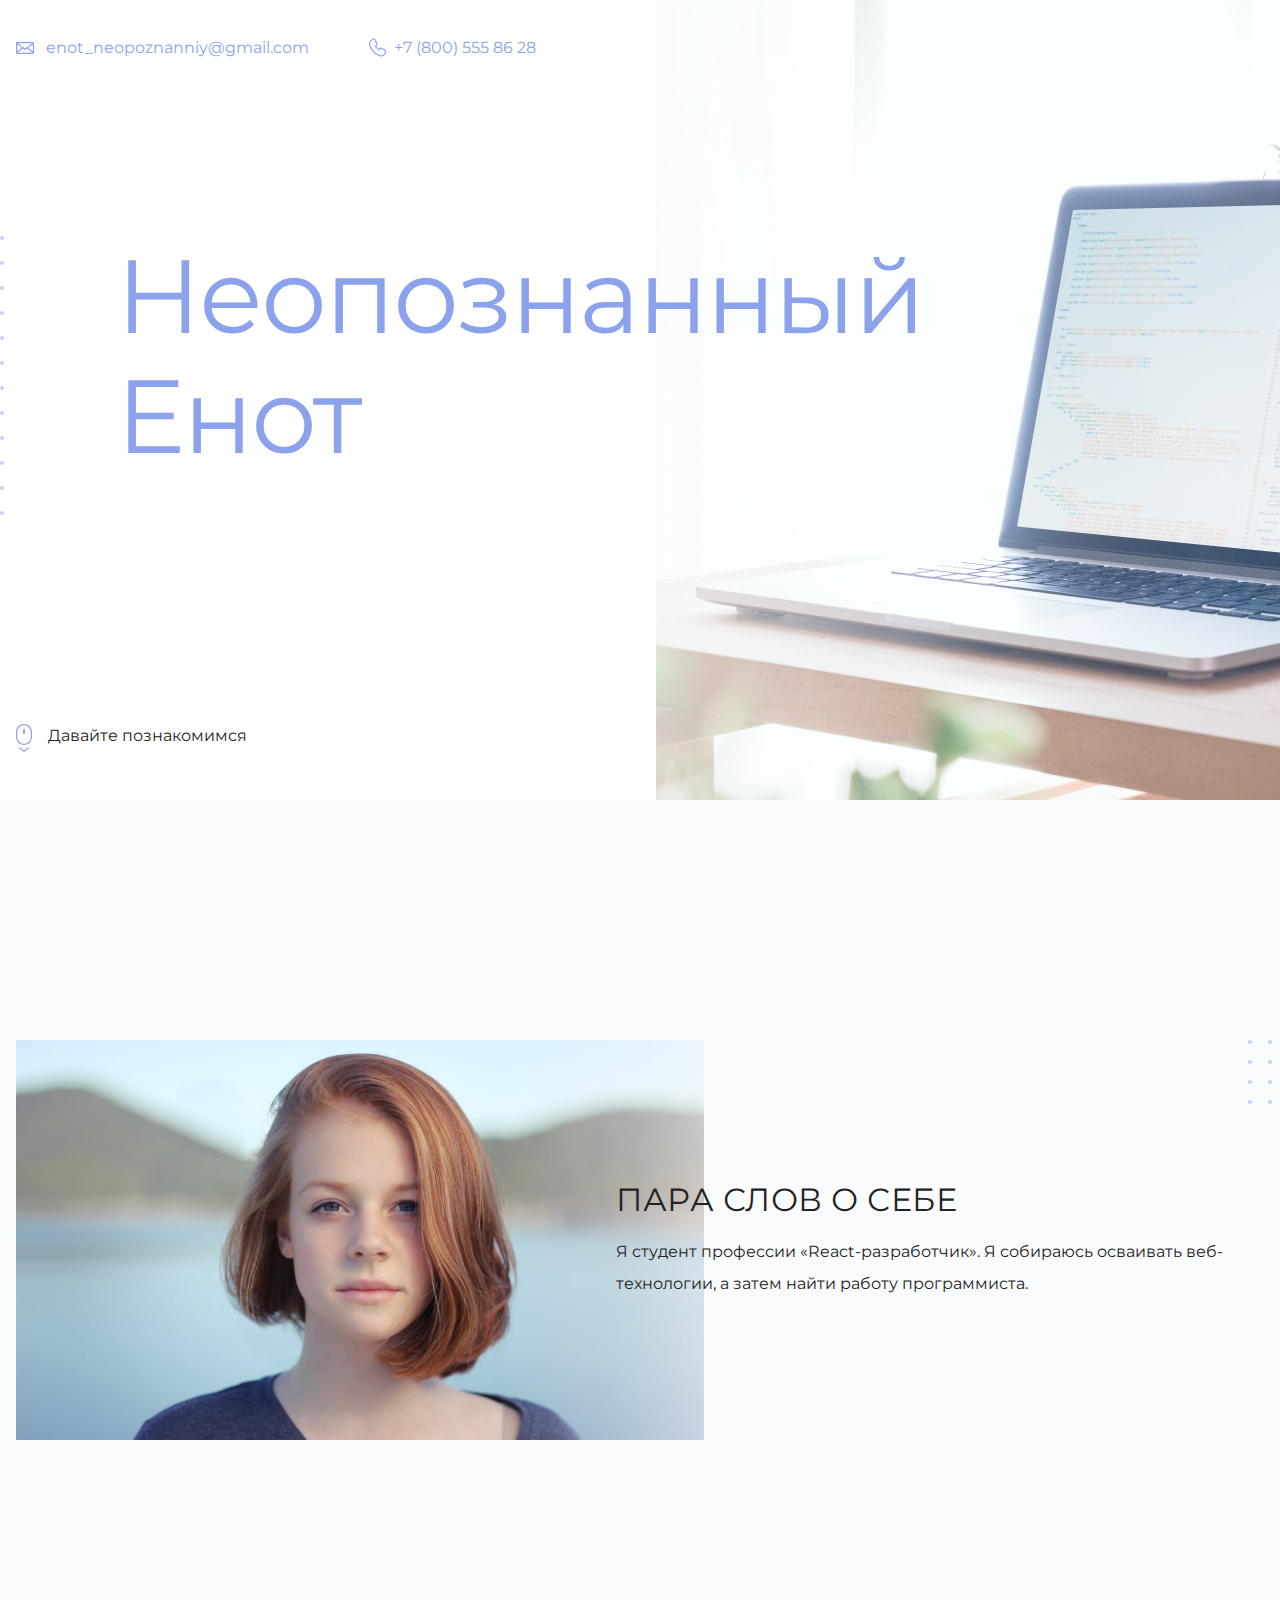
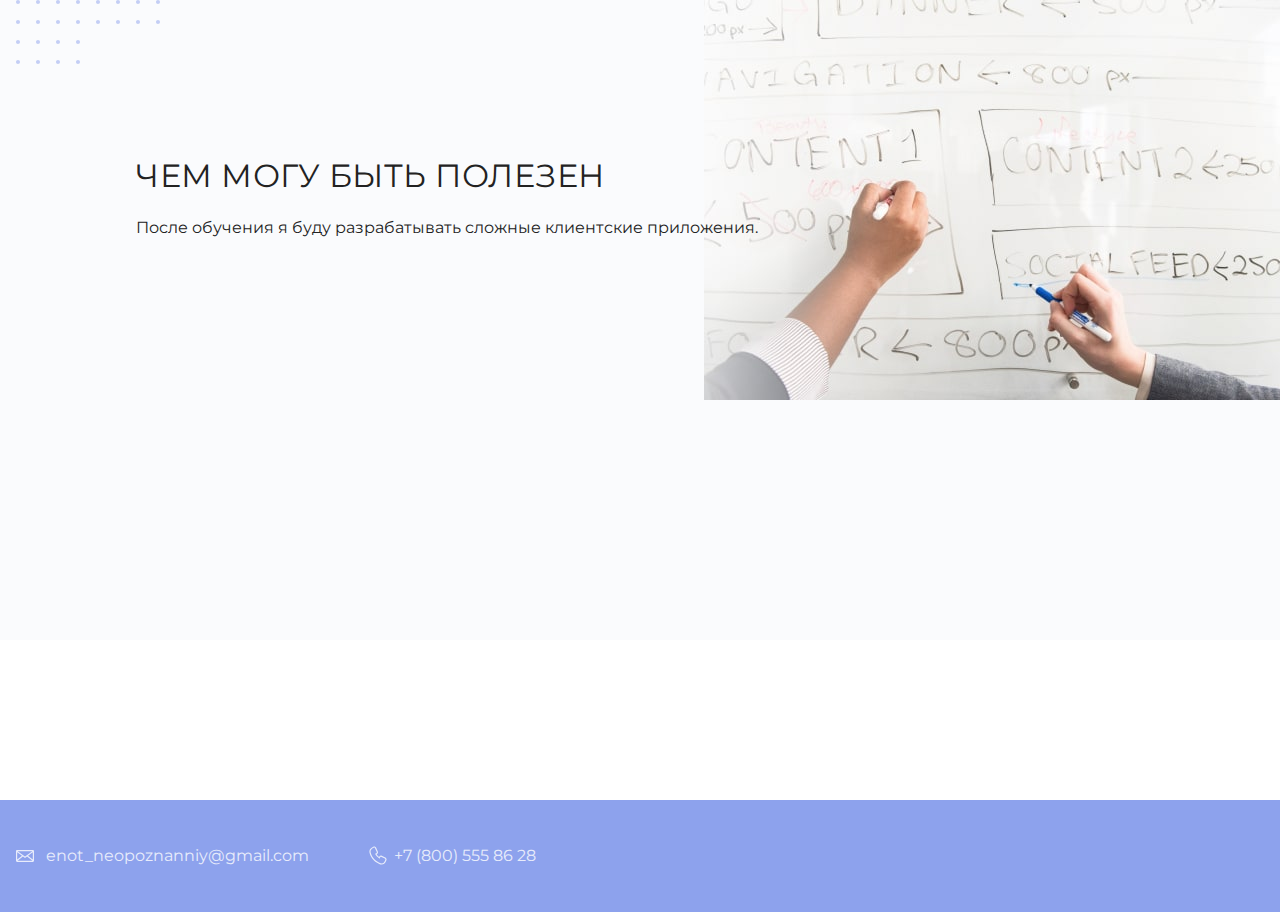
==== index.html @ 3c1fec9c "my-site" ====
<!DOCTYPE html>
<html lang="ru">
  <head>
    <meta charset="UTF-8">
    <link rel="stylesheet" href="style.css">
    <link href="https://fonts.googleapis.com/css?family=Montserrat:400,500,700|Old+Standard+TT&display=swap&subset=cyrillic" rel="stylesheet">
    <title>Сайт-портфолио</title>
  </head>

  <body>
    <header class="page-header">
      <div class="container">
        <a class="header-email" href="mailto:enot_neopoznanniy@gmail.com">enot_neopoznanniy@gmail.com</a>
        <a class="header-phone" href="tel:+78005558628">+7 (800) 555 86 28</a>
      </div>
    </header>

    <main>
      <section class="hero-image">
        <div class="container">
          <h1 class="heading">Неопознанный Енот</h1>
          <p><!-- Тут ваш id на сайте Академии --></p>
        </div>
      </section>

      <section class="intro">
        <div class="container">
          <h2 class="subheading">Давайте познакомимся</h2>
          <figure class="user-image">
            <img src="files/user.jpg" width="928" height="536" alt="Фотография Неопознанного Енота">
          </figure>
          <div>
            <h3>Пара слов о себе</h3>
            <p>Я студент профессии «React-разработчик». Я собираюсь осваивать веб-технологии, а затем найти работу программиста.</p>
          </div>
          <div>
            <h3>Чем могу быть полезен</h3>
            <p>После обучения я буду разрабатывать сложные клиентские приложения.</p>
          </div>
      </section>
    </main>

    <footer class="page-footer">
      <div class="container">
        <a class="footer-email" href="mailto:enot_neopoznanniy@gmail.com">enot_neopoznanniy@gmail.com</a>
        <a class="footer-phone" href="tel:+78005558628">+7 (800) 555 86 28
        </a>
      </div>
    </footer>
  </body>
</html>
---- style.css ----
body {
  position: relative;
  margin: 0;
  min-width: 1408px;
  font-family: "Montserrat", "Helvetica", "Arial", sans-serif;
  font-size: 16px;
  line-height: 32px;
  color: #222222;
  background-image: url("img/hero-bg.jpg");
  background-repeat: no-repeat;
  background-position-y: top;
  background-position-x: calc(50vw + 16px);
}

.container {
  max-width: 1408px;
  margin: 0 auto;
  padding: 0 16px;
}

.page-header {
  margin: 0 0 140px;
  padding: 32px 0;
}

.page-header a {
  margin-right: 56px;
  padding-bottom: 10px;
  padding-top: 10px;
  color: #8da2ed;
  text-decoration: none;
  background-repeat: no-repeat;
  background-position: left;
}

.page-header a:focus,
.page-header a:hover {
  border-bottom: 1px solid #8da2ed;
  filter: hue-rotate(50deg);
}

.page-header a:active {
  filter: hue-rotate(0);
  opacity: 0.6;
}

.header-email {
  padding-left: 30px;
  background-image: url("img/icon-email-header.svg");
}

.header-phone {
  padding-left: 25px;
  background-image: url("img/icon-phone-header.svg");
}

.hero-image {
  position: relative;
  height: 564px;
}

.hero-image .container {
  padding-left: 0;
  padding-right: 0;
  background-image: url("img/dotted-border-v.svg");
  background-repeat: repeat-y;
  background-position: top left;
}

.heading {
  margin: 0 0 40px;
  padding-left: 116px;
  width: 928px;
  font-size: 104px;
  line-height: 120px;
  letter-spacing: -2px;
  font-weight: 400;
  color: #8da2ed;
}

.hero-image p {
  margin: 0;
  padding-left: 128px;
  padding-bottom: 16px;
  font-size: 32px;
  line-height: 48px;
}

.intro {
  margin: 0 0 160px;
  padding-top: 240px;
  padding-bottom: 80px;
  background-color: #fafbfd;
}

.subheading {
  margin: 0 0 56px;
  font-size: 72px;
  line-height: 104px;
  font-weight: 400;
  color: #8da2ed;
}

.intro .container {
  position: relative;
}

.intro .subheading {
  position: absolute;
  top: -320px;
  left: 48px;
  font-size: 16px;
  line-height: 32px;
  color: #222222;
}

.intro .subheading::before {
  position: absolute;
  content: "";
  top: 4px;
  left: -32px;
  width: 16px;
  height: 28px;
  background-image: url("img/icon-scroll.svg");
  background-repeat: no-repeat;
}

.user-image {
  margin: 0 0 32px;
  position: absolute;
  top: 0;
  left: 0;
}

.user-image img {
  width: 688px;
  height: 400px;
  margin-left: 16px;
  object-fit: cover;
}

.intro .container div {
  position: relative;
  display: flex;
  flex-direction: column;
  justify-content: center;
  margin: 0 120px 160px;
  min-height: 400px;
}

.intro .user-image + div {
  margin-left: 600px;
}

.intro .container > div::before,
.intro .container > div::after {
  position: absolute;
  content: "";
  background-repeat: no-repeat;
}

.intro .container div:nth-of-type(1)::before {
  top: 0;
  right: -120px;
  width: 144px;
  height: 64px;
  background-image: url("img/decor-dots1.svg");
}

.intro .container div:nth-of-type(2)::before {
  top: 0;
  left: -120px;
  width: 144px;
  height: 64px;
  background-image: url("img/decor-dots2.svg");
}

.intro h3 {
  margin: 0 0 16px;
  width: 688px;
  font-size: 32px;
  line-height: 40px;
  font-weight: 400;
  letter-spacing: 0.5px;
  text-transform: uppercase;
}

.intro p {
  margin: 0;
  width: 688px;
}

.intro .container div:nth-of-type(2) {
  margin-right: 0;
  background-image: url("img/abilities.jpg");
  background-position: right;
  background-repeat: no-repeat;
}

.intro .container .skills {
  min-height: unset;
}

.skills::before {
  top: 0;
  right: -120px;
  width: 64px;
  height: 64px;
  background-image: url("img/decor-dots3.svg");
}

.skills::after {
  bottom: -56px;
  left: -120px;
  width: 64px;
  height: 24px;
  background-image: url("img/decor-dots4.svg");
}

.skills h3 {
  margin-bottom: 56px;
}

.skills-list {
  position: relative;
  display: flex;
  margin: 0;
  padding: 0;
}

.skills-list dt {
  flex-shrink: 0;
  padding-left: 82px;
  width: 480px;
  height: 72px;
  font-size: 24px;
  letter-spacing: 1px;
  background-repeat: no-repeat;
  background-position: left;
}

.skill-html {
  background-image: url("img/icon-html.svg");
}

.skill-css {
  margin-left: 48px;
  background-image: url("img/icon-css.svg");
}

.level {
  position: absolute;
  top: 32px;
  margin: 4px 0 16px;
  padding: 0;
  height: 32px;
  width: 478px;
  font-size: 0;
  background-color: #ffffff;
  border: 1px solid #dee5fb;
}

.skill-html + .level {
  left: 82px;
}

.skill-css + .level {
  left: 690px;
}

.skills .level div {
  margin: 4px;
  height: 24px;
  min-height: unset;
  background-color: #8da2ed;
  background-image: url("img/progress-pattern.svg");
}

.button {
  position: relative;
  margin: auto 72px -10px;
  padding: 10px 0 10px 28px;
  display: block;
  font-size: 20px;
  letter-spacing: 0.5px;
  text-decoration: none;
  text-transform: uppercase;
  color: #8da2ed;
  border: 1px solid #8da2ed;
}

.button::before {
  position: absolute;
  content: "";
  width: 20px;
  height: 20px;
  top: 14px;
  left: 29px;
  background-image: url("img/icon-open-page.svg");
}

.button:focus,
.button:hover {
  margin-bottom: -10px;
  color: #ffffff;
  border-color: #c98ded;
  background-color: #c98ded;
  transition: border-color 150ms, background-color 150ms;
}

.button:active {
  opacity: 0.6;
}

.button:focus::before,
.button:hover::before,
.button:active::before {
  filter: brightness(100);
}

.page-footer {
  padding: 40px 0;
  background-color: #8da2ed;
}

.page-footer a {
  margin-right: 56px;
  padding-bottom: 10px;
  padding-top: 10px;
  color: #ffffff;
  text-decoration: none;
  background-repeat: no-repeat;
  background-position: left;
  opacity: 0.8;
}

.page-footer a:focus,
.page-footer a:hover {
  opacity: 1;
  border-bottom: 1px solid #ffffff;
}

.page-footer a:active {
  opacity: 0.6;
}

.footer-email {
  padding-left: 30px;
  background-image: url("img/icon-email-footer.svg");
}

.footer-phone {
  padding-left: 25px;
  background-image: url("img/icon-phone-footer.svg");
}
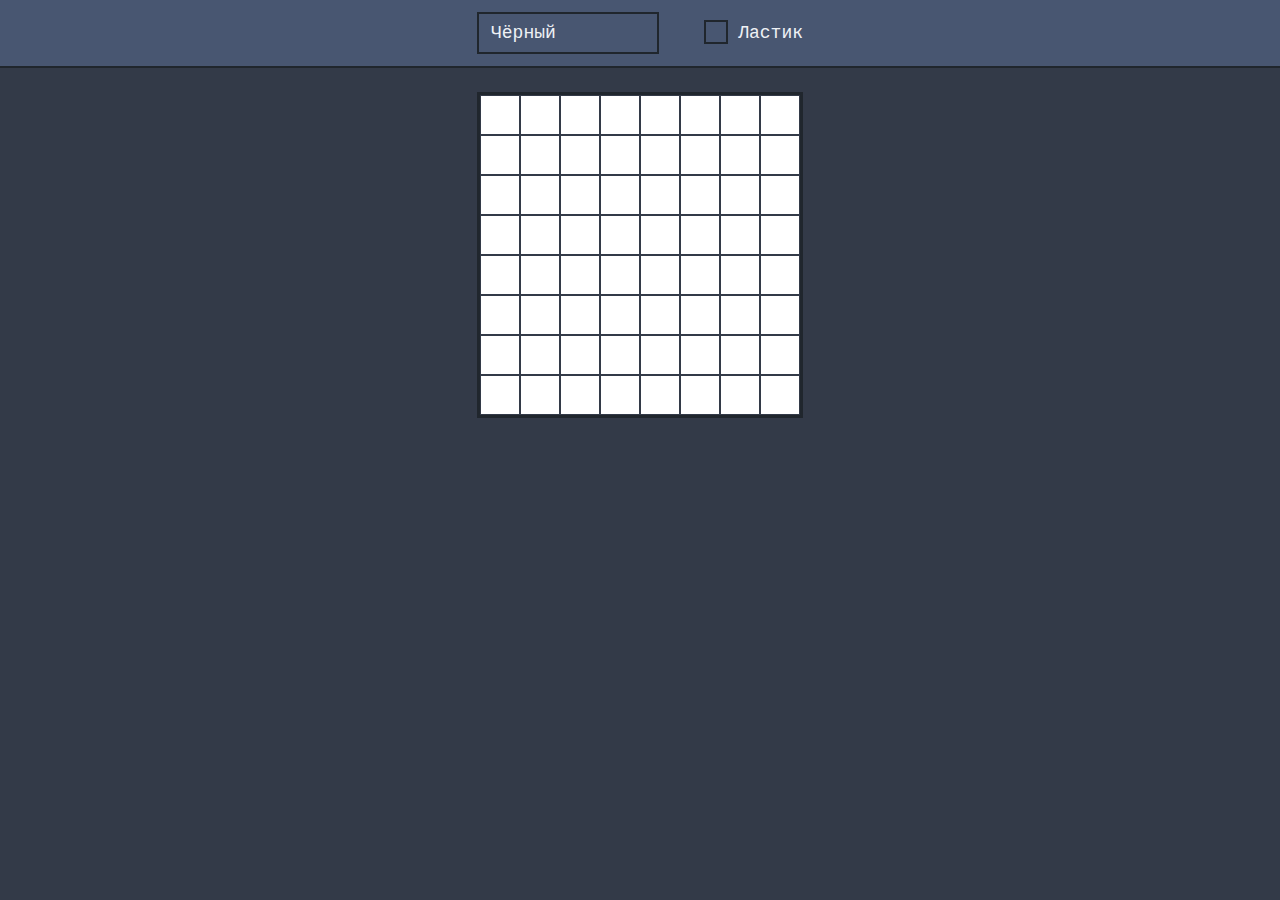
==== commit 2c3f82f4: "Add files via upload" ====
--- a/index.html
+++ b/index.html
@@ -1,51 +1,106 @@
-<!DOCTYPE html>
-<html lang="ru">
-  <head>
-    <meta charset="UTF-8">
-    <link rel="stylesheet" href="style.css">
-    <link href="https://fonts.googleapis.com/css?family=Montserrat:400,500,700|Old+Standard+TT&display=swap&subset=cyrillic" rel="stylesheet">
-    <title>Сайт-портфолио</title>
-  </head>
-
-  <body>
-    <header class="page-header">
-      <div class="container">
-        <a class="header-email" href="mailto:enot_neopoznanniy@gmail.com">enot_neopoznanniy@gmail.com</a>
-        <a class="header-phone" href="tel:+78005558628">+7 (800) 555 86 28</a>
-      </div>
-    </header>
-
-    <main>
-      <section class="hero-image">
-        <div class="container">
-          <h1 class="heading">Неопознанный Енот</h1>
-          <p><!-- Тут ваш id на сайте Академии --></p>
-        </div>
-      </section>
-
-      <section class="intro">
-        <div class="container">
-          <h2 class="subheading">Давайте познакомимся</h2>
-          <figure class="user-image">
-            <img src="files/user.jpg" width="928" height="536" alt="Фотография Неопознанного Енота">
-          </figure>
-          <div>
-            <h3>Пара слов о себе</h3>
-            <p>Я студент профессии «React-разработчик». Я собираюсь осваивать веб-технологии, а затем найти работу программиста.</p>
-          </div>
-          <div>
-            <h3>Чем могу быть полезен</h3>
-            <p>После обучения я буду разрабатывать сложные клиентские приложения.</p>
-          </div>
-      </section>
-    </main>
-
-    <footer class="page-footer">
-      <div class="container">
-        <a class="footer-email" href="mailto:enot_neopoznanniy@gmail.com">enot_neopoznanniy@gmail.com</a>
-        <a class="footer-phone" href="tel:+78005558628">+7 (800) 555 86 28
-        </a>
-      </div>
-    </footer>
-  </body>
-</html>+<!DOCTYPE html>
+<html lang="ru">
+  <head>
+    <meta charset="UTF-8">
+    <link rel="stylesheet" href="style.css">
+    <title>ПиксельАрт</title>
+  </head>
+  <body>
+    <h1 class="visually-hidden">Редактор пиксельной графики</h1>
+    <div class="controls">
+      <div class="container">
+        <select class="chosen-color" name="chosen-color">
+          <option value="black">Чёрный</option>
+          <option value="white">Белый</option>
+          <option value="grey">Серый</option>
+          <option value="pink">Розовый</option>
+          <option value="red">Красный</option>
+          <option value="darkorange">Оранжевый</option>
+          <option value="saddlebrown">Коричневый</option>
+          <option value="yellow">Золотой</option>
+          <option value="greenyellow">Салатовый</option>
+          <option value="forestgreen">Зелёный</option>
+          <option value="aquamarine">Аквамарин</option>
+          <option value="lightskyblue">Голубой</option>
+          <option value="lightsteelblue">Серо-голубой</option>
+          <option value="darkblue">Тёмно-синий</option>
+          <option value="indigo">Индиго</option>
+          <option value="mediumpurple">Фиолетовый</option>
+          <option value="purple">Пурпурный</option>
+        </select>
+        <input class="eraser visually-hidden" id="eraser-mode" type="checkbox" name="eraser">
+        <label class="eraser-label" for="eraser-mode">Ластик</label>
+      </div>
+    </div>
+
+    <div class="main">
+      <div class="canvas">
+        <div class="pixel"></div>
+        <div class="pixel"></div>
+        <div class="pixel"></div>
+        <div class="pixel"></div>
+        <div class="pixel"></div>
+        <div class="pixel"></div>
+        <div class="pixel"></div>
+        <div class="pixel"></div>
+        <div class="pixel"></div>
+        <div class="pixel"></div>
+        <div class="pixel"></div>
+        <div class="pixel"></div>
+        <div class="pixel"></div>
+        <div class="pixel"></div>
+        <div class="pixel"></div>
+        <div class="pixel"></div>
+        <div class="pixel"></div>
+        <div class="pixel"></div>
+        <div class="pixel"></div>
+        <div class="pixel"></div>
+        <div class="pixel"></div>
+        <div class="pixel"></div>
+        <div class="pixel"></div>
+        <div class="pixel"></div>
+        <div class="pixel"></div>
+        <div class="pixel"></div>
+        <div class="pixel"></div>
+        <div class="pixel"></div>
+        <div class="pixel"></div>
+        <div class="pixel"></div>
+        <div class="pixel"></div>
+        <div class="pixel"></div>
+        <div class="pixel"></div>
+        <div class="pixel"></div>
+        <div class="pixel"></div>
+        <div class="pixel"></div>
+        <div class="pixel"></div>
+        <div class="pixel"></div>
+        <div class="pixel"></div>
+        <div class="pixel"></div>
+        <div class="pixel"></div>
+        <div class="pixel"></div>
+        <div class="pixel"></div>
+        <div class="pixel"></div>
+        <div class="pixel"></div>
+        <div class="pixel"></div>
+        <div class="pixel"></div>
+        <div class="pixel"></div>
+        <div class="pixel"></div>
+        <div class="pixel"></div>
+        <div class="pixel"></div>
+        <div class="pixel"></div>
+        <div class="pixel"></div>
+        <div class="pixel"></div>
+        <div class="pixel"></div>
+        <div class="pixel"></div>
+        <div class="pixel"></div>
+        <div class="pixel"></div>
+        <div class="pixel"></div>
+        <div class="pixel"></div>
+        <div class="pixel"></div>
+        <div class="pixel"></div>
+        <div class="pixel"></div>
+        <div class="pixel"></div>
+      </div>
+    </div>
+    <script src="script.js"></script>
+  </body>
+</html>
--- a/style.css
+++ b/style.css
@@ -1,355 +1,153 @@
-body {
-  position: relative;
-  margin: 0;
-  min-width: 1408px;
-  font-family: "Montserrat", "Helvetica", "Arial", sans-serif;
-  font-size: 16px;
-  line-height: 32px;
-  color: #222222;
-  background-image: url("img/hero-bg.jpg");
-  background-repeat: no-repeat;
-  background-position-y: top;
-  background-position-x: calc(50vw + 16px);
-}
-
-.container {
-  max-width: 1408px;
-  margin: 0 auto;
-  padding: 0 16px;
-}
-
-.page-header {
-  margin: 0 0 140px;
-  padding: 32px 0;
-}
-
-.page-header a {
-  margin-right: 56px;
-  padding-bottom: 10px;
-  padding-top: 10px;
-  color: #8da2ed;
-  text-decoration: none;
-  background-repeat: no-repeat;
-  background-position: left;
-}
-
-.page-header a:focus,
-.page-header a:hover {
-  border-bottom: 1px solid #8da2ed;
-  filter: hue-rotate(50deg);
-}
-
-.page-header a:active {
-  filter: hue-rotate(0);
-  opacity: 0.6;
-}
-
-.header-email {
-  padding-left: 30px;
-  background-image: url("img/icon-email-header.svg");
-}
-
-.header-phone {
-  padding-left: 25px;
-  background-image: url("img/icon-phone-header.svg");
-}
-
-.hero-image {
-  position: relative;
-  height: 564px;
-}
-
-.hero-image .container {
-  padding-left: 0;
-  padding-right: 0;
-  background-image: url("img/dotted-border-v.svg");
-  background-repeat: repeat-y;
-  background-position: top left;
-}
-
-.heading {
-  margin: 0 0 40px;
-  padding-left: 116px;
-  width: 928px;
-  font-size: 104px;
-  line-height: 120px;
-  letter-spacing: -2px;
-  font-weight: 400;
-  color: #8da2ed;
-}
-
-.hero-image p {
-  margin: 0;
-  padding-left: 128px;
-  padding-bottom: 16px;
-  font-size: 32px;
-  line-height: 48px;
-}
-
-.intro {
-  margin: 0 0 160px;
-  padding-top: 240px;
-  padding-bottom: 80px;
-  background-color: #fafbfd;
-}
-
-.subheading {
-  margin: 0 0 56px;
-  font-size: 72px;
-  line-height: 104px;
-  font-weight: 400;
-  color: #8da2ed;
-}
-
-.intro .container {
-  position: relative;
-}
-
-.intro .subheading {
-  position: absolute;
-  top: -320px;
-  left: 48px;
-  font-size: 16px;
-  line-height: 32px;
-  color: #222222;
-}
-
-.intro .subheading::before {
-  position: absolute;
-  content: "";
-  top: 4px;
-  left: -32px;
-  width: 16px;
-  height: 28px;
-  background-image: url("img/icon-scroll.svg");
-  background-repeat: no-repeat;
-}
-
-.user-image {
-  margin: 0 0 32px;
-  position: absolute;
-  top: 0;
-  left: 0;
-}
-
-.user-image img {
-  width: 688px;
-  height: 400px;
-  margin-left: 16px;
-  object-fit: cover;
-}
-
-.intro .container div {
-  position: relative;
-  display: flex;
-  flex-direction: column;
-  justify-content: center;
-  margin: 0 120px 160px;
-  min-height: 400px;
-}
-
-.intro .user-image + div {
-  margin-left: 600px;
-}
-
-.intro .container > div::before,
-.intro .container > div::after {
-  position: absolute;
-  content: "";
-  background-repeat: no-repeat;
-}
-
-.intro .container div:nth-of-type(1)::before {
-  top: 0;
-  right: -120px;
-  width: 144px;
-  height: 64px;
-  background-image: url("img/decor-dots1.svg");
-}
-
-.intro .container div:nth-of-type(2)::before {
-  top: 0;
-  left: -120px;
-  width: 144px;
-  height: 64px;
-  background-image: url("img/decor-dots2.svg");
-}
-
-.intro h3 {
-  margin: 0 0 16px;
-  width: 688px;
-  font-size: 32px;
-  line-height: 40px;
-  font-weight: 400;
-  letter-spacing: 0.5px;
-  text-transform: uppercase;
-}
-
-.intro p {
-  margin: 0;
-  width: 688px;
-}
-
-.intro .container div:nth-of-type(2) {
-  margin-right: 0;
-  background-image: url("img/abilities.jpg");
-  background-position: right;
-  background-repeat: no-repeat;
-}
-
-.intro .container .skills {
-  min-height: unset;
-}
-
-.skills::before {
-  top: 0;
-  right: -120px;
-  width: 64px;
-  height: 64px;
-  background-image: url("img/decor-dots3.svg");
-}
-
-.skills::after {
-  bottom: -56px;
-  left: -120px;
-  width: 64px;
-  height: 24px;
-  background-image: url("img/decor-dots4.svg");
-}
-
-.skills h3 {
-  margin-bottom: 56px;
-}
-
-.skills-list {
-  position: relative;
-  display: flex;
-  margin: 0;
-  padding: 0;
-}
-
-.skills-list dt {
-  flex-shrink: 0;
-  padding-left: 82px;
-  width: 480px;
-  height: 72px;
-  font-size: 24px;
-  letter-spacing: 1px;
-  background-repeat: no-repeat;
-  background-position: left;
-}
-
-.skill-html {
-  background-image: url("img/icon-html.svg");
-}
-
-.skill-css {
-  margin-left: 48px;
-  background-image: url("img/icon-css.svg");
-}
-
-.level {
-  position: absolute;
-  top: 32px;
-  margin: 4px 0 16px;
-  padding: 0;
-  height: 32px;
-  width: 478px;
-  font-size: 0;
-  background-color: #ffffff;
-  border: 1px solid #dee5fb;
-}
-
-.skill-html + .level {
-  left: 82px;
-}
-
-.skill-css + .level {
-  left: 690px;
-}
-
-.skills .level div {
-  margin: 4px;
-  height: 24px;
-  min-height: unset;
-  background-color: #8da2ed;
-  background-image: url("img/progress-pattern.svg");
-}
-
-.button {
-  position: relative;
-  margin: auto 72px -10px;
-  padding: 10px 0 10px 28px;
-  display: block;
-  font-size: 20px;
-  letter-spacing: 0.5px;
-  text-decoration: none;
-  text-transform: uppercase;
-  color: #8da2ed;
-  border: 1px solid #8da2ed;
-}
-
-.button::before {
-  position: absolute;
-  content: "";
-  width: 20px;
-  height: 20px;
-  top: 14px;
-  left: 29px;
-  background-image: url("img/icon-open-page.svg");
-}
-
-.button:focus,
-.button:hover {
-  margin-bottom: -10px;
-  color: #ffffff;
-  border-color: #c98ded;
-  background-color: #c98ded;
-  transition: border-color 150ms, background-color 150ms;
-}
-
-.button:active {
-  opacity: 0.6;
-}
-
-.button:focus::before,
-.button:hover::before,
-.button:active::before {
-  filter: brightness(100);
-}
-
-.page-footer {
-  padding: 40px 0;
-  background-color: #8da2ed;
-}
-
-.page-footer a {
-  margin-right: 56px;
-  padding-bottom: 10px;
-  padding-top: 10px;
-  color: #ffffff;
-  text-decoration: none;
-  background-repeat: no-repeat;
-  background-position: left;
-  opacity: 0.8;
-}
-
-.page-footer a:focus,
-.page-footer a:hover {
-  opacity: 1;
-  border-bottom: 1px solid #ffffff;
-}
-
-.page-footer a:active {
-  opacity: 0.6;
-}
-
-.footer-email {
-  padding-left: 30px;
-  background-image: url("img/icon-email-footer.svg");
-}
-
-.footer-phone {
-  padding-left: 25px;
-  background-image: url("img/icon-phone-footer.svg");
-}+* {
+  box-sizing: border-box;
+}
+
+.visually-hidden:not(:focus):not(:active),
+input[type="checkbox"].visually-hidden,
+input[type="radio"].visually-hidden {
+  position: absolute;
+  width: 1px;
+  height: 1px;
+  margin: -1px;
+  border: 0;
+  padding: 0;
+  white-space: nowrap;
+  clip-path: inset(100%);
+  clip: rect(0 0 0 0);
+  overflow: hidden;
+}
+
+body {
+  margin: 0;
+  background-color: #333a48;
+}
+
+.controls {
+  margin-bottom: 24px;
+  font-family: "Courier New", monospace;
+  font-size: 18px;
+  line-height: 22px;
+  color: #eff1f5;
+  border-bottom: 2px solid #20262d;
+  background-color: #485671;
+}
+
+.container {
+  width: 326px;
+  height: 66px;
+  margin: 0 auto;
+  padding: 12px 0;
+  display: flex;
+  justify-content: space-between;
+  align-items: center;
+}
+
+.chosen-color {
+  display: flex;
+  padding: 8px 36px 8px 12px;
+  font: inherit;
+  color: inherit;
+  border: 2px solid #20262d;
+  border-radius: 0;
+  -moz-appearance: none;
+  -webkit-appearance: none;
+  appearance: none;
+  background-repeat: no-repeat;
+  background-position: right 8px top 50%;
+  background-size: 14px auto;
+  background-color: #485671;
+  background-image: url("img/pixel-arrow-down.svg");
+}
+
+.chosen-color::-ms-expand {
+  display: none;
+}
+
+.chosen-color:focus {
+  outline: 2px dashed #6e86b3;
+  outline-offset: 2px;
+}
+
+.chosen-color:hover {
+  background-color: #304153;
+}
+
+.eraser-label {
+  position: relative;
+  padding: 8px 0 8px 40px;
+  cursor: pointer;
+}
+
+.eraser-label::before {
+  position: absolute;
+  content: "";
+  left: 6px;
+  top: 6px;
+  width: 20px;
+  height: 20px;
+  border: 2px solid #20262d;
+}
+
+.eraser:checked + .eraser-label::before {
+  background-color: #20262d;
+  background-image: url("img/pixel-check.svg");
+  background-position: center;
+  background-repeat: no-repeat;
+}
+
+.eraser:focus + .eraser-label::before {
+  outline: 2px dashed #6e86b3;
+  outline-offset: 2px;
+}
+
+.eraser-label:hover::before {
+  background-color: #304153;
+}
+
+.eraser-label:active::before {
+  background-color: #20262d;
+  border-color: #485671;
+}
+
+.eraser-label::after {
+  position: absolute;
+  content: "";
+  left: 6px;
+  top: 6px;
+  width: 24px;
+  height: 24px;
+  background: url("img/cut-corners.svg");
+  background-repeat: no-repeat;
+}
+
+.main {
+  position: relative;
+  height: calc(100vh - 92px);
+  width: 326px;
+  margin: 0 auto;
+}
+
+.main::before {
+  position: absolute;
+  content: "";
+  bottom: 0;
+  left: -120px;
+  width: 100px;
+  height: 105px;
+  background-image: url("img/pixel-keks.svg");
+  background-repeat: no-repeat;
+}
+
+.canvas {
+  display: flex;
+  flex-wrap: wrap;
+  border: 3px solid #20262d;
+}
+
+.pixel {
+  width: 40px;
+  height: 40px;
+  border: 1px solid #333a48;
+  background-color: #ffffff;
+  cursor: pointer;
+}
